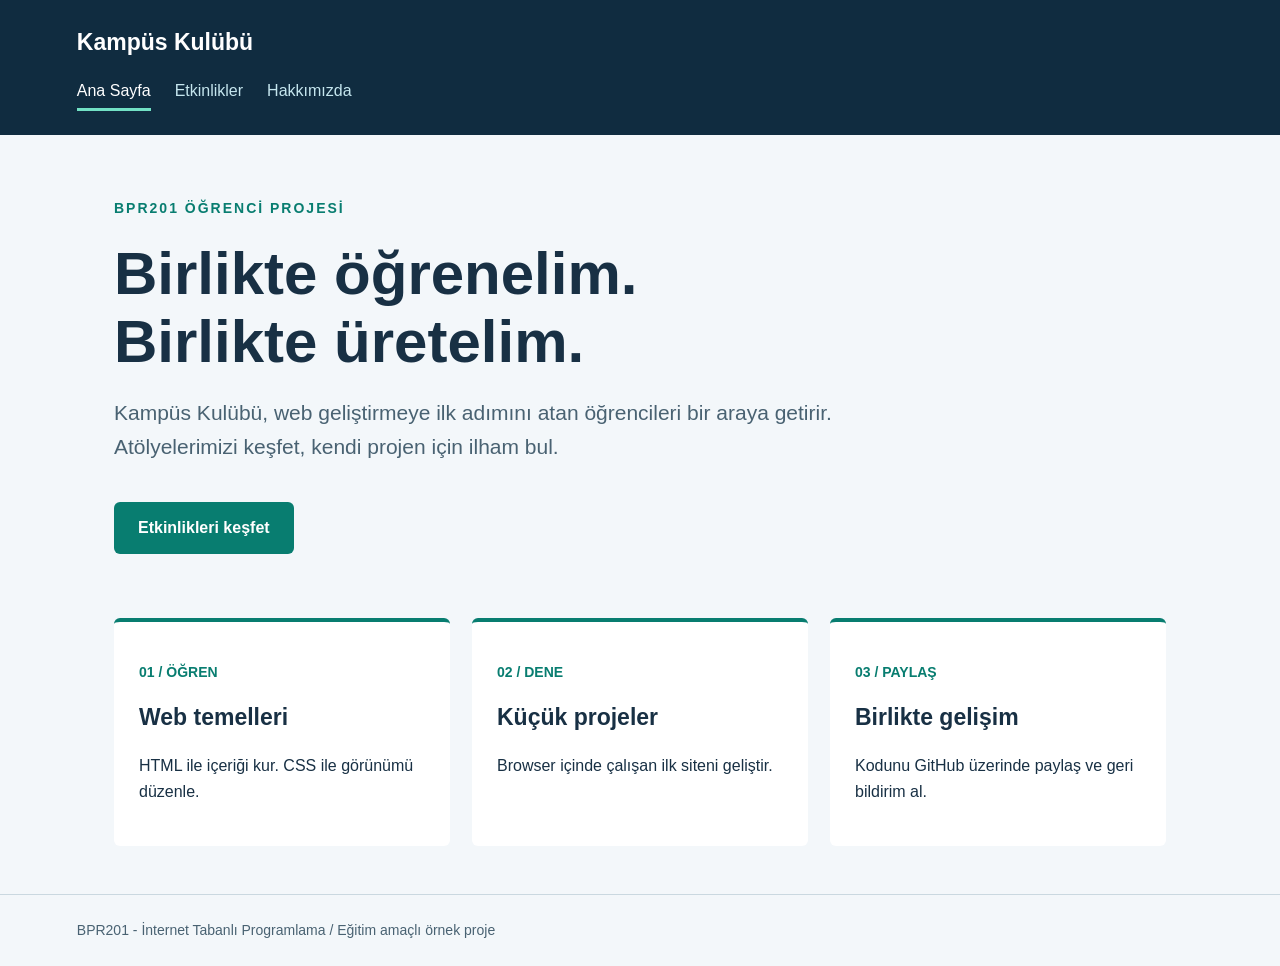
==== index.html @ c9dd6682 "Add files via upload" ====
<!doctype html>
<html lang="tr">
<head>
  <meta charset="UTF-8">
  <meta name="viewport" content="width=device-width, initial-scale=1.0">
  <title>Ana Sayfa | Kampüs Kulübü</title>
  <link rel="stylesheet" href="style.css">
</head>
<body>
<header><div class="brand">Kampüs Kulübü</div><nav aria-label="Ana menü"><a href="index.html" aria-current="page">Ana Sayfa</a>
<a href="etkinlikler.html">Etkinlikler</a>
<a href="hakkimizda.html">Hakkımızda</a></nav></header>
<main><p class="eyebrow">BPR201 ÖĞRENCİ PROJESİ</p>
<h1>Birlikte öğrenelim.<br>Birlikte üretelim.</h1>
<p class="intro">Kampüs Kulübü, web geliştirmeye ilk adımını atan öğrencileri bir araya getirir. Atölyelerimizi keşfet, kendi projen için ilham bul.</p>
<a class="button" href="etkinlikler.html">Etkinlikleri keşfet</a>
<section class="grid" aria-label="Kulüp çalışma alanları">
<article><p class="meta">01 / ÖĞREN</p><h2>Web temelleri</h2><p>HTML ile içeriği kur. CSS ile görünümü düzenle.</p></article>
<article><p class="meta">02 / DENE</p><h2>Küçük projeler</h2><p>Browser içinde çalışan ilk siteni geliştir.</p></article>
<article><p class="meta">03 / PAYLAŞ</p><h2>Birlikte gelişim</h2><p>Kodunu GitHub üzerinde paylaş ve geri bildirim al.</p></article>
</section></main>
<footer>BPR201 - İnternet Tabanlı Programlama / Eğitim amaçlı örnek proje</footer>
</body>
</html>
---- style.css ----
/* Ortak görünüm: Üç HTML dosyası bu dosyayı kullanır. */
* { box-sizing: border-box; }
body { margin: 0; font-family: Arial, sans-serif; color: #183044; background: #f3f7fa; line-height: 1.65; }
header { background: #102c40; color: white; padding: 24px max(6vw, 20px); }
.brand { font-weight: bold; font-size: 23px; }
nav { display: flex; flex-wrap: wrap; gap: 24px; margin-top: 12px; }
nav a { color: #c5e6ee; text-decoration: none; padding: 4px 0; }
nav a[aria-current="page"] { color: white; border-bottom: 3px solid #72e1c5; }
a { color: #086767; }
a:focus-visible { outline: 3px solid #e1a82b; outline-offset: 5px; }
main { max-width: 1100px; margin: 0 auto; padding: 48px 24px; min-height: 65vh; }
.eyebrow { color: #087d70; font-weight: bold; letter-spacing: 2px; font-size: 14px; }
h1 { font-size: clamp(34px, 5vw, 60px); line-height: 1.12; max-width: 850px; margin: 20px 0; }
.intro { font-size: 21px; max-width: 730px; color: #496272; }
.button { display: inline-block; margin: 16px 0 32px; padding: 13px 24px; background: #087d70; color: white; border-radius: 6px; text-decoration: none; font-weight: bold; }
.grid { display: grid; grid-template-columns: repeat(3, 1fr); gap: 22px; margin-top: 32px; }
article { background: white; border-top: 4px solid #087d70; padding: 25px; border-radius: 6px; }
article h2 { margin: 10px 0; font-size: 23px; }
.meta { font-size: 14px; color: #087d70; font-weight: bold; }
.note { padding: 18px 22px; border-left: 4px solid #db9d27; background: #fff4d8; margin-top: 30px; }
footer { border-top: 1px solid #cad8e0; padding: 24px 6vw; color: #496272; font-size: 14px; }
@media (max-width: 700px) { .grid { grid-template-columns: 1fr; } main { padding-top: 28px; } }
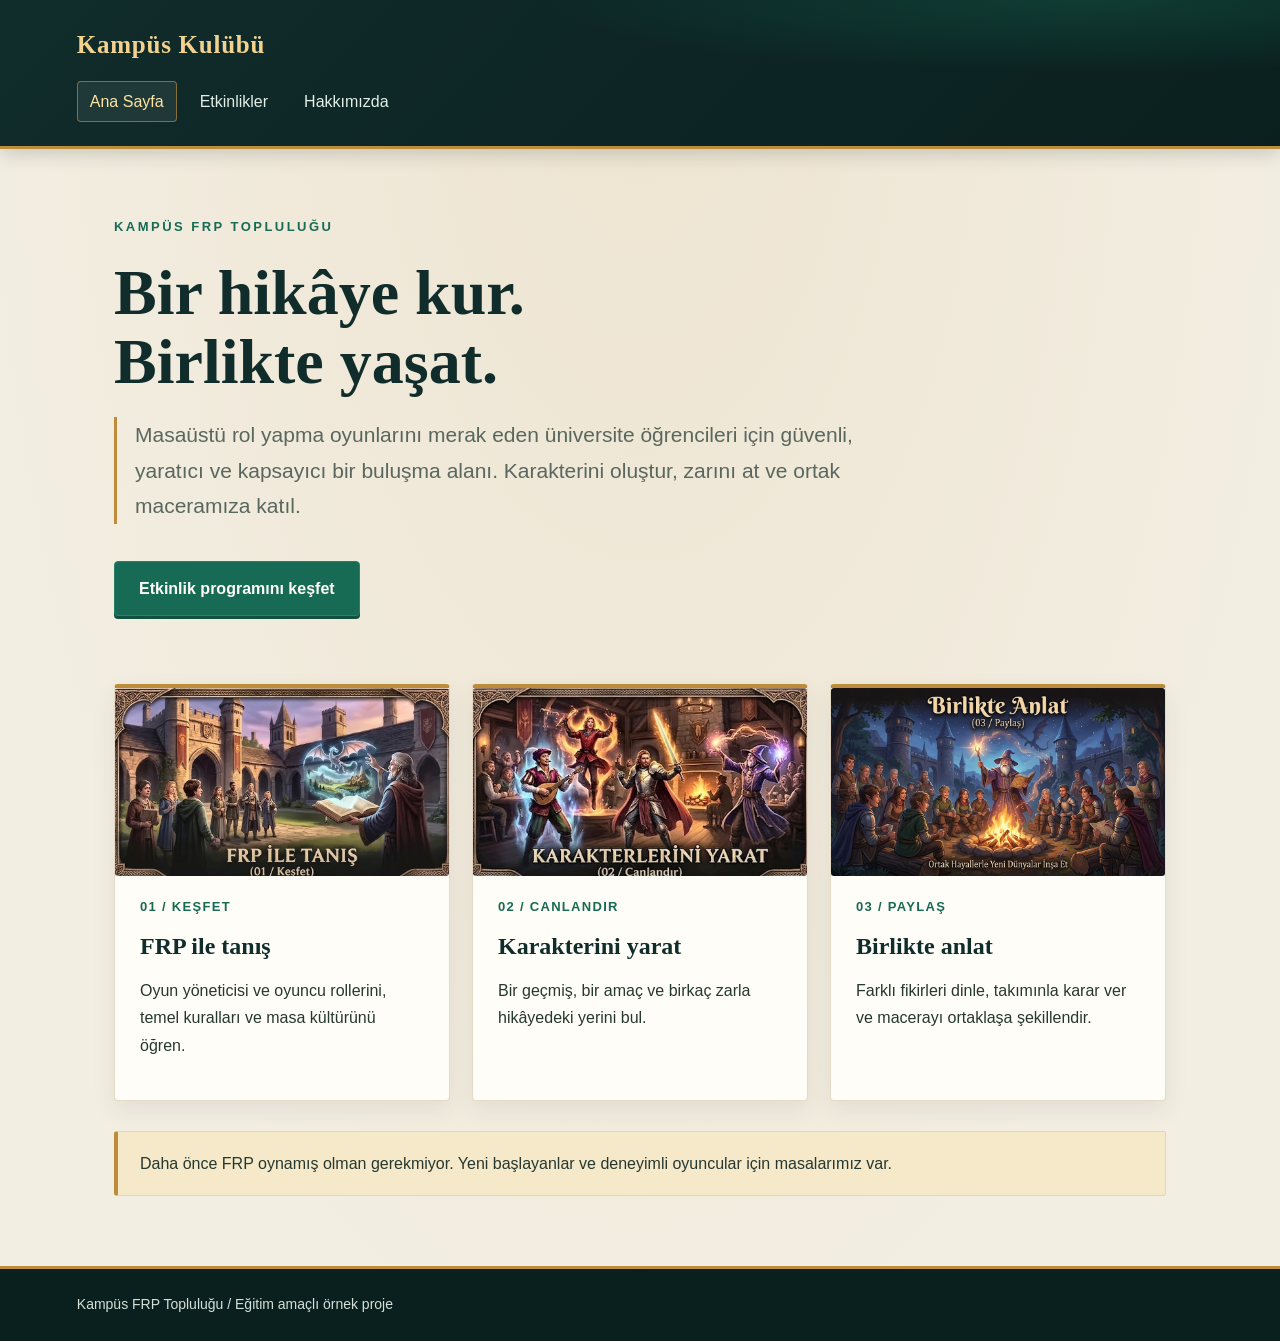
==== commit 73b59dec: "Kart yapılarına görseller eklendi ve CSS düzenlendi" ====
--- a/index.html
+++ b/index.html
@@ -10,15 +10,16 @@
 <header><div class="brand">Kampüs Kulübü</div><nav aria-label="Ana menü"><a href="index.html" aria-current="page">Ana Sayfa</a>
 <a href="etkinlikler.html">Etkinlikler</a>
 <a href="hakkimizda.html">Hakkımızda</a></nav></header>
-<main><p class="eyebrow">BPR201 ÖĞRENCİ PROJESİ</p>
-<h1>Birlikte öğrenelim.<br>Birlikte üretelim.</h1>
-<p class="intro">Kampüs Kulübü, web geliştirmeye ilk adımını atan öğrencileri bir araya getirir. Atölyelerimizi keşfet, kendi projen için ilham bul.</p>
-<a class="button" href="etkinlikler.html">Etkinlikleri keşfet</a>
-<section class="grid" aria-label="Kulüp çalışma alanları">
-<article><p class="meta">01 / ÖĞREN</p><h2>Web temelleri</h2><p>HTML ile içeriği kur. CSS ile görünümü düzenle.</p></article>
-<article><p class="meta">02 / DENE</p><h2>Küçük projeler</h2><p>Browser içinde çalışan ilk siteni geliştir.</p></article>
-<article><p class="meta">03 / PAYLAŞ</p><h2>Birlikte gelişim</h2><p>Kodunu GitHub üzerinde paylaş ve geri bildirim al.</p></article>
-</section></main>
-<footer>BPR201 - İnternet Tabanlı Programlama / Eğitim amaçlı örnek proje</footer>
+<main><p class="eyebrow">KAMPÜS FRP TOPLULUĞU</p>
+<h1>Bir hikâye kur.<br>Birlikte yaşat.</h1>
+<p class="intro">Masaüstü rol yapma oyunlarını merak eden üniversite öğrencileri için güvenli, yaratıcı ve kapsayıcı bir buluşma alanı. Karakterini oluştur, zarını at ve ortak maceramıza katıl.</p>
+<a class="button" href="etkinlikler.html">Etkinlik programını keşfet</a>
+<section class="grid" aria-label="Topluluk deneyimleri">
+<article><img class="card-image" src="İMG/frp_ile_tanis.jpg" alt="FRP ile tanışma etkinliğinden bir görsel"><p class="meta">01 / KEŞFET</p><h2>FRP ile tanış</h2><p>Oyun yöneticisi ve oyuncu rollerini, temel kuralları ve masa kültürünü öğren.</p></article>
+<article><img class="card-image" src="İMG/karakterlerini_yarat.jpg" alt="Karakter yaratma çalışmasından bir görsel"><p class="meta">02 / CANLANDIR</p><h2>Karakterini yarat</h2><p>Bir geçmiş, bir amaç ve birkaç zarla hikâyedeki yerini bul.</p></article>
+<article><img class="card-image" src="İMG/birlikte_anlat.jpg" alt="Birlikte hikâye anlatan oyunculardan bir görsel"><p class="meta">03 / PAYLAŞ</p><h2>Birlikte anlat</h2><p>Farklı fikirleri dinle, takımınla karar ver ve macerayı ortaklaşa şekillendir.</p></article>
+</section>
+<p class="note">Daha önce FRP oynamış olman gerekmiyor. Yeni başlayanlar ve deneyimli oyuncular için masalarımız var.</p></main>
+<footer>Kampüs FRP Topluluğu / Eğitim amaçlı örnek proje</footer>
 </body>
 </html>
--- a/style.css
+++ b/style.css
@@ -1,22 +1,210 @@
 /* Ortak görünüm: Üç HTML dosyası bu dosyayı kullanır. */
+:root {
+  color-scheme: light;
+  --night: #102c2b;
+  --night-deep: #0a201f;
+  --parchment: #f3eee2;
+  --paper: #fffdf7;
+  --ink: #26382f;
+  --muted: #59675e;
+  --emerald: #176b55;
+  --emerald-dark: #10513f;
+  --gold: #bd8d3b;
+  --gold-pale: #f5e9ca;
+  --line: #e4dac5;
+}
+
 * { box-sizing: border-box; }
-body { margin: 0; font-family: Arial, sans-serif; color: #183044; background: #f3f7fa; line-height: 1.65; }
-header { background: #102c40; color: white; padding: 24px max(6vw, 20px); }
-.brand { font-weight: bold; font-size: 23px; }
-nav { display: flex; flex-wrap: wrap; gap: 24px; margin-top: 12px; }
-nav a { color: #c5e6ee; text-decoration: none; padding: 4px 0; }
-nav a[aria-current="page"] { color: white; border-bottom: 3px solid #72e1c5; }
-a { color: #086767; }
-a:focus-visible { outline: 3px solid #e1a82b; outline-offset: 5px; }
-main { max-width: 1100px; margin: 0 auto; padding: 48px 24px; min-height: 65vh; }
-.eyebrow { color: #087d70; font-weight: bold; letter-spacing: 2px; font-size: 14px; }
-h1 { font-size: clamp(34px, 5vw, 60px); line-height: 1.12; max-width: 850px; margin: 20px 0; }
-.intro { font-size: 21px; max-width: 730px; color: #496272; }
-.button { display: inline-block; margin: 16px 0 32px; padding: 13px 24px; background: #087d70; color: white; border-radius: 6px; text-decoration: none; font-weight: bold; }
-.grid { display: grid; grid-template-columns: repeat(3, 1fr); gap: 22px; margin-top: 32px; }
-article { background: white; border-top: 4px solid #087d70; padding: 25px; border-radius: 6px; }
-article h2 { margin: 10px 0; font-size: 23px; }
-.meta { font-size: 14px; color: #087d70; font-weight: bold; }
-.note { padding: 18px 22px; border-left: 4px solid #db9d27; background: #fff4d8; margin-top: 30px; }
-footer { border-top: 1px solid #cad8e0; padding: 24px 6vw; color: #496272; font-size: 14px; }
-@media (max-width: 700px) { .grid { grid-template-columns: 1fr; } main { padding-top: 28px; } }
+
+body {
+  margin: 0;
+  color: var(--ink);
+  background:
+    radial-gradient(ellipse at 50% 0, rgb(189 141 59 / 10%), transparent 42rem),
+    var(--parchment);
+  font-family: "Trebuchet MS", Arial, sans-serif;
+  line-height: 1.7;
+}
+
+header {
+  padding: 24px max(6vw, 20px);
+  color: var(--paper);
+  background:
+    radial-gradient(ellipse at 85% 0, rgb(23 107 85 / 35%), transparent 34rem),
+    linear-gradient(135deg, var(--night), var(--night-deep));
+  border-bottom: 3px solid var(--gold);
+  box-shadow: 0 5px 18px rgb(10 32 31 / 18%);
+}
+
+.brand {
+  color: #f2d28e;
+  font-family: Georgia, "Times New Roman", serif;
+  font-size: 25px;
+  font-weight: bold;
+  letter-spacing: 0.03em;
+}
+
+nav {
+  display: flex;
+  flex-wrap: wrap;
+  gap: 10px;
+  margin-top: 14px;
+}
+
+nav a {
+  padding: 6px 12px;
+  color: #e3eee7;
+  border: 1px solid transparent;
+  border-radius: 4px;
+  text-decoration: none;
+  transition: background-color 160ms ease, border-color 160ms ease, color 160ms ease;
+}
+
+nav a:hover,
+nav a[aria-current="page"] {
+  color: #ffe3a1;
+  background: rgb(255 255 255 / 7%);
+  border-color: rgb(189 141 59 / 65%);
+}
+
+a { color: var(--emerald-dark); }
+
+a:focus-visible {
+  outline: 3px solid var(--gold);
+  outline-offset: 4px;
+}
+
+main {
+  max-width: 1100px;
+  min-height: 65vh;
+  margin: 0 auto;
+  padding: 54px 24px;
+}
+
+.eyebrow {
+  color: var(--emerald);
+  font-size: 13px;
+  font-weight: bold;
+  letter-spacing: 0.19em;
+}
+
+h1,
+article h2 {
+  color: var(--night);
+  font-family: Georgia, "Times New Roman", serif;
+  text-wrap: balance;
+}
+
+h1 {
+  max-width: 850px;
+  margin: 20px 0;
+  font-size: clamp(36px, 5.4vw, 64px);
+  line-height: 1.08;
+}
+
+.intro {
+  max-width: 760px;
+  padding-left: 18px;
+  color: var(--muted);
+  border-left: 3px solid var(--gold);
+  font-size: clamp(18px, 2.3vw, 21px);
+}
+
+.button {
+  display: inline-block;
+  margin: 16px 0 32px;
+  padding: 13px 24px;
+  color: #fffdf7;
+  background: var(--emerald);
+  border: 1px solid #2a8069;
+  border-radius: 4px;
+  box-shadow: 0 3px 0 var(--emerald-dark);
+  font-weight: bold;
+  text-decoration: none;
+  transition: background-color 160ms ease, transform 160ms ease;
+}
+
+.button:hover {
+  background: var(--emerald-dark);
+  transform: translateY(-1px);
+}
+
+.grid {
+  display: grid;
+  grid-template-columns: repeat(3, minmax(0, 1fr));
+  gap: 22px;
+  margin-top: 36px;
+}
+
+article {
+  overflow: hidden;
+  padding: 25px;
+  background: var(--paper);
+  border: 1px solid var(--line);
+  border-top: 4px solid var(--gold);
+  border-radius: 4px;
+  box-shadow: 0 9px 24px rgb(38 56 47 / 8%);
+}
+
+article .card-image {
+  display: block;
+  width: calc(100% + 50px);
+  aspect-ratio: 16 / 9;
+  margin: -25px -25px 20px;
+  border-radius: 3px;
+  object-fit: cover;
+}
+
+article h2 {
+  margin: 10px 0;
+  font-size: 24px;
+  line-height: 1.25;
+}
+
+.meta {
+  color: var(--emerald);
+  font-size: 13px;
+  font-weight: bold;
+  letter-spacing: 0.1em;
+}
+
+.event-detail {
+  padding-top: 12px;
+  color: var(--muted);
+  border-top: 1px solid var(--line);
+  font-size: 14px;
+  font-weight: bold;
+}
+
+.note {
+  margin-top: 30px;
+  padding: 18px 22px;
+  background: var(--gold-pale);
+  border: 1px solid #e8d5a9;
+  border-left: 4px solid var(--gold);
+  border-radius: 3px;
+}
+
+footer {
+  padding: 24px 6vw;
+  color: #d5e1d8;
+  background: var(--night-deep);
+  border-top: 3px solid var(--gold);
+  font-size: 14px;
+}
+
+@media (max-width: 700px) {
+  .grid { grid-template-columns: 1fr; }
+  main { padding: 34px 20px; }
+  nav { gap: 6px; }
+  nav a { padding: 6px 9px; }
+}
+
+@media (prefers-reduced-motion: reduce) {
+  *,
+  *::before,
+  *::after {
+    scroll-behavior: auto !important;
+    transition-duration: 0.01ms !important;
+  }
+}
